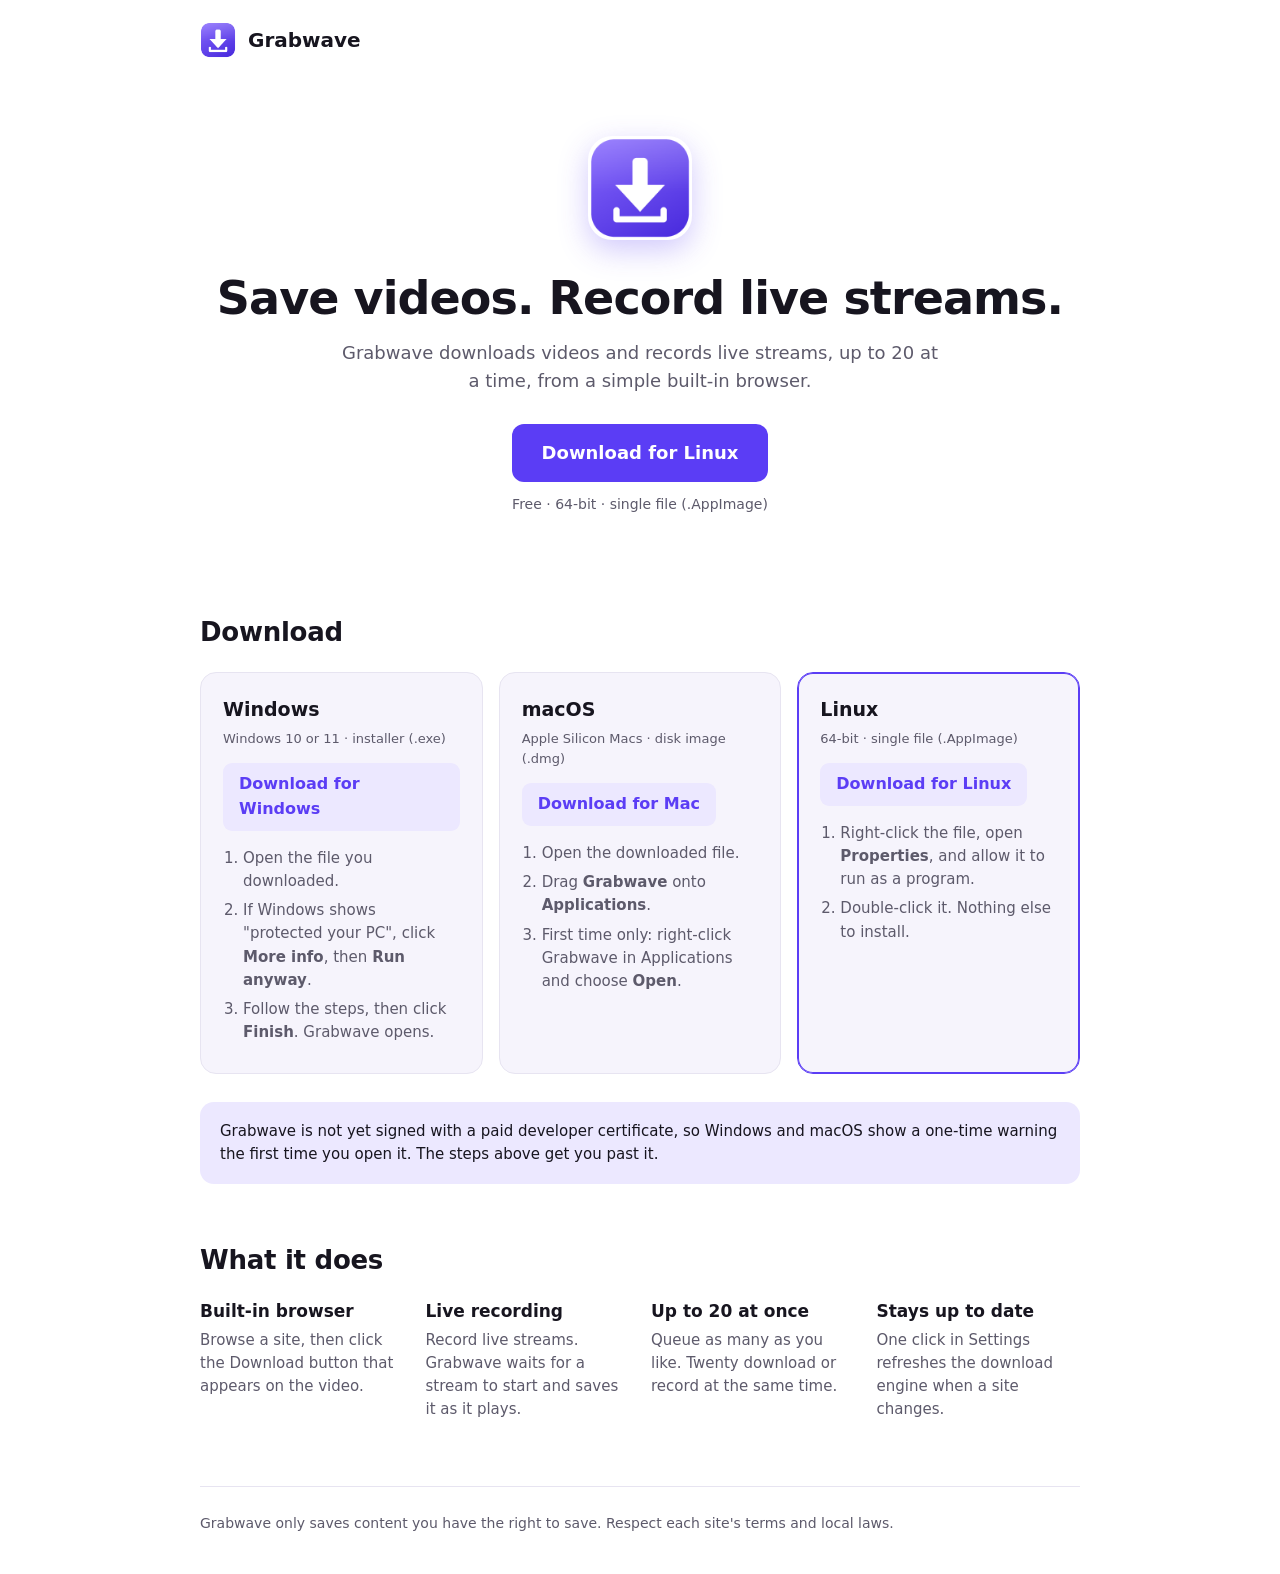
==== docs/index.html @ 557856c3 "Add files via upload" ====
<!doctype html>
<html lang="en">
<head>
<meta charset="utf-8">
<meta name="viewport" content="width=device-width, initial-scale=1">
<title>Grabwave: download videos and record live streams</title>
<meta name="description" content="Grabwave downloads videos and records live streams, up to 20 at a time, from a simple built-in browser.">
<link rel="icon" href="grabwave.png">
<style>
  :root {
    --bg: #ffffff; --ink: #17151f; --muted: #5d5a6b; --line: #e7e4f1; --card: #f6f4fc;
    --accent: #5b3df5; --accent-ink: #ffffff; --accent-soft: #ece8ff;
  }
  @media (prefers-color-scheme: dark) {
    :root { --bg: #15131c; --ink: #f2f0fa; --muted: #a8a4ba; --line: #2b2837; --card: #1e1b29; --accent: #8a72ff; --accent-ink: #12101a; --accent-soft: #2a2542; }
  }
  * { box-sizing: border-box; }
  body { margin: 0; background: var(--bg); color: var(--ink); font: 16px/1.55 system-ui, -apple-system, "Segoe UI", Roboto, sans-serif; }
  .wrap { max-width: 920px; margin: 0 auto; padding: 0 20px; }
  header { padding: 22px 0; }
  .brand { display: flex; align-items: center; gap: 12px; font-weight: 700; font-size: 20px; }
  .brand img { width: 36px; height: 36px; border-radius: 9px; }
  .hero { text-align: center; padding: 56px 0 40px; }
  .hero img.big { width: 104px; height: 104px; border-radius: 24px; box-shadow: 0 10px 30px rgba(91,61,245,.28); }
  h1 { font-size: clamp(30px, 5vw, 46px); line-height: 1.15; margin: 24px 0 14px; letter-spacing: -.02em; }
  .lead { color: var(--muted); font-size: 18px; max-width: 600px; margin: 0 auto 30px; }
  .btn { display: inline-block; background: var(--accent); color: var(--accent-ink); text-decoration: none; font-weight: 650; font-size: 18px; padding: 15px 30px; border-radius: 12px; }
  .btn:hover { filter: brightness(1.08); }
  .btn:focus-visible, a:focus-visible { outline: 3px solid var(--accent); outline-offset: 3px; }
  .sub { color: var(--muted); font-size: 14px; margin-top: 12px; }
  .grid { display: grid; grid-template-columns: repeat(auto-fit, minmax(250px, 1fr)); gap: 16px; margin: 20px 0 8px; }
  .card { background: var(--card); border: 1px solid var(--line); border-radius: 16px; padding: 22px; }
  .card.you { border-color: var(--accent); box-shadow: 0 0 0 1px var(--accent) inset; }
  .card h3 { margin: 0 0 4px; font-size: 19px; }
  .card .file { color: var(--muted); font-size: 13px; margin-bottom: 14px; }
  .card a.dl { display: inline-block; background: var(--accent-soft); color: var(--accent); text-decoration: none; font-weight: 650; padding: 9px 16px; border-radius: 9px; margin-bottom: 16px; }
  .card ol { margin: 0; padding-left: 20px; color: var(--muted); font-size: 15px; }
  .card li { margin-bottom: 6px; }
  h2 { font-size: 26px; margin: 56px 0 8px; letter-spacing: -.01em; }
  .features { display: grid; grid-template-columns: repeat(auto-fit, minmax(190px, 1fr)); gap: 22px; margin-top: 18px; }
  .features h4 { margin: 0 0 4px; font-size: 17px; }
  .features p { margin: 0; color: var(--muted); font-size: 15px; }
  .note { background: var(--accent-soft); border-radius: 14px; padding: 18px 20px; margin-top: 28px; font-size: 15px; }
  footer { border-top: 1px solid var(--line); margin-top: 64px; padding: 26px 0 40px; color: var(--muted); font-size: 14px; }
</style>
</head>
<body>
<div class="wrap">
  <header><div class="brand"><img src="grabwave.png" alt=""> Grabwave</div></header>

  <section class="hero">
    <img class="big" src="grabwave.png" alt="Grabwave icon">
    <h1>Save videos. Record live streams.</h1>
    <p class="lead">Grabwave downloads videos and records live streams, up to 20 at a time, from a simple built-in browser.</p>
    <a id="main-btn" class="btn" href="#downloads">Download</a>
    <div id="main-sub" class="sub">Free for Windows, macOS and Linux</div>
  </section>

  <section id="downloads">
    <h2>Download</h2>
    <div class="grid">
      <div class="card" data-os="windows">
        <h3>Windows</h3>
        <div class="file">Windows 10 or 11 · installer (.exe)</div>
        <a class="dl" href="https://github.com/unknownleaves/grabwave/releases/latest/download/Grabwave-Setup.exe">Download for Windows</a>
        <ol>
          <li>Open the file you downloaded.</li>
          <li>If Windows shows "protected your PC", click <b>More info</b>, then <b>Run anyway</b>.</li>
          <li>Follow the steps, then click <b>Finish</b>. Grabwave opens.</li>
        </ol>
      </div>
      <div class="card" data-os="mac">
        <h3>macOS</h3>
        <div class="file">Apple Silicon Macs · disk image (.dmg)</div>
        <a class="dl" href="https://github.com/unknownleaves/grabwave/releases/latest/download/Grabwave.dmg">Download for Mac</a>
        <ol>
          <li>Open the downloaded file.</li>
          <li>Drag <b>Grabwave</b> onto <b>Applications</b>.</li>
          <li>First time only: right-click Grabwave in Applications and choose <b>Open</b>.</li>
        </ol>
      </div>
      <div class="card" data-os="linux">
        <h3>Linux</h3>
        <div class="file">64-bit · single file (.AppImage)</div>
        <a class="dl" href="https://github.com/unknownleaves/grabwave/releases/latest/download/Grabwave-x86_64.AppImage">Download for Linux</a>
        <ol>
          <li>Right-click the file, open <b>Properties</b>, and allow it to run as a program.</li>
          <li>Double-click it. Nothing else to install.</li>
        </ol>
      </div>
    </div>
    <div class="note">Grabwave is not yet signed with a paid developer certificate, so Windows and macOS show a one-time warning the first time you open it. The steps above get you past it.</div>
  </section>

  <section>
    <h2>What it does</h2>
    <div class="features">
      <div><h4>Built-in browser</h4><p>Browse a site, then click the Download button that appears on the video.</p></div>
      <div><h4>Live recording</h4><p>Record live streams. Grabwave waits for a stream to start and saves it as it plays.</p></div>
      <div><h4>Up to 20 at once</h4><p>Queue as many as you like. Twenty download or record at the same time.</p></div>
      <div><h4>Stays up to date</h4><p>One click in Settings refreshes the download engine when a site changes.</p></div>
    </div>
  </section>

  <footer>Grabwave only saves content you have the right to save. Respect each site's terms and local laws.</footer>
</div>

<script>
  // Pick the visitor's system, put its button at the top and highlight its card.
  (function () {
    var ua = navigator.userAgent || "", p = (navigator.platform || "").toLowerCase();
    var os = /Windows/i.test(ua) ? "windows" : /Mac/i.test(ua) || p.indexOf("mac") === 0 ? "mac" : /Linux|X11/i.test(ua) && !/Android/i.test(ua) ? "linux" : null;
    if (/iPhone|iPad|Android/i.test(ua)) os = null;
    var names = { windows: "Windows", mac: "Mac", linux: "Linux" };
    var cards = document.querySelectorAll(".card");
    if (!os) { document.getElementById("main-sub").textContent = "Pick your system below. Grabwave runs on computers, not phones."; return; }
    cards.forEach(function (c) {
      if (c.getAttribute("data-os") === os) {
        c.classList.add("you");
        document.getElementById("main-btn").href = c.querySelector("a.dl").href;
        document.getElementById("main-btn").textContent = "Download for " + names[os];
        document.getElementById("main-sub").textContent = "Free · " + c.querySelector(".file").textContent;
      }
    });
  })();
</script>
</body>
</html>
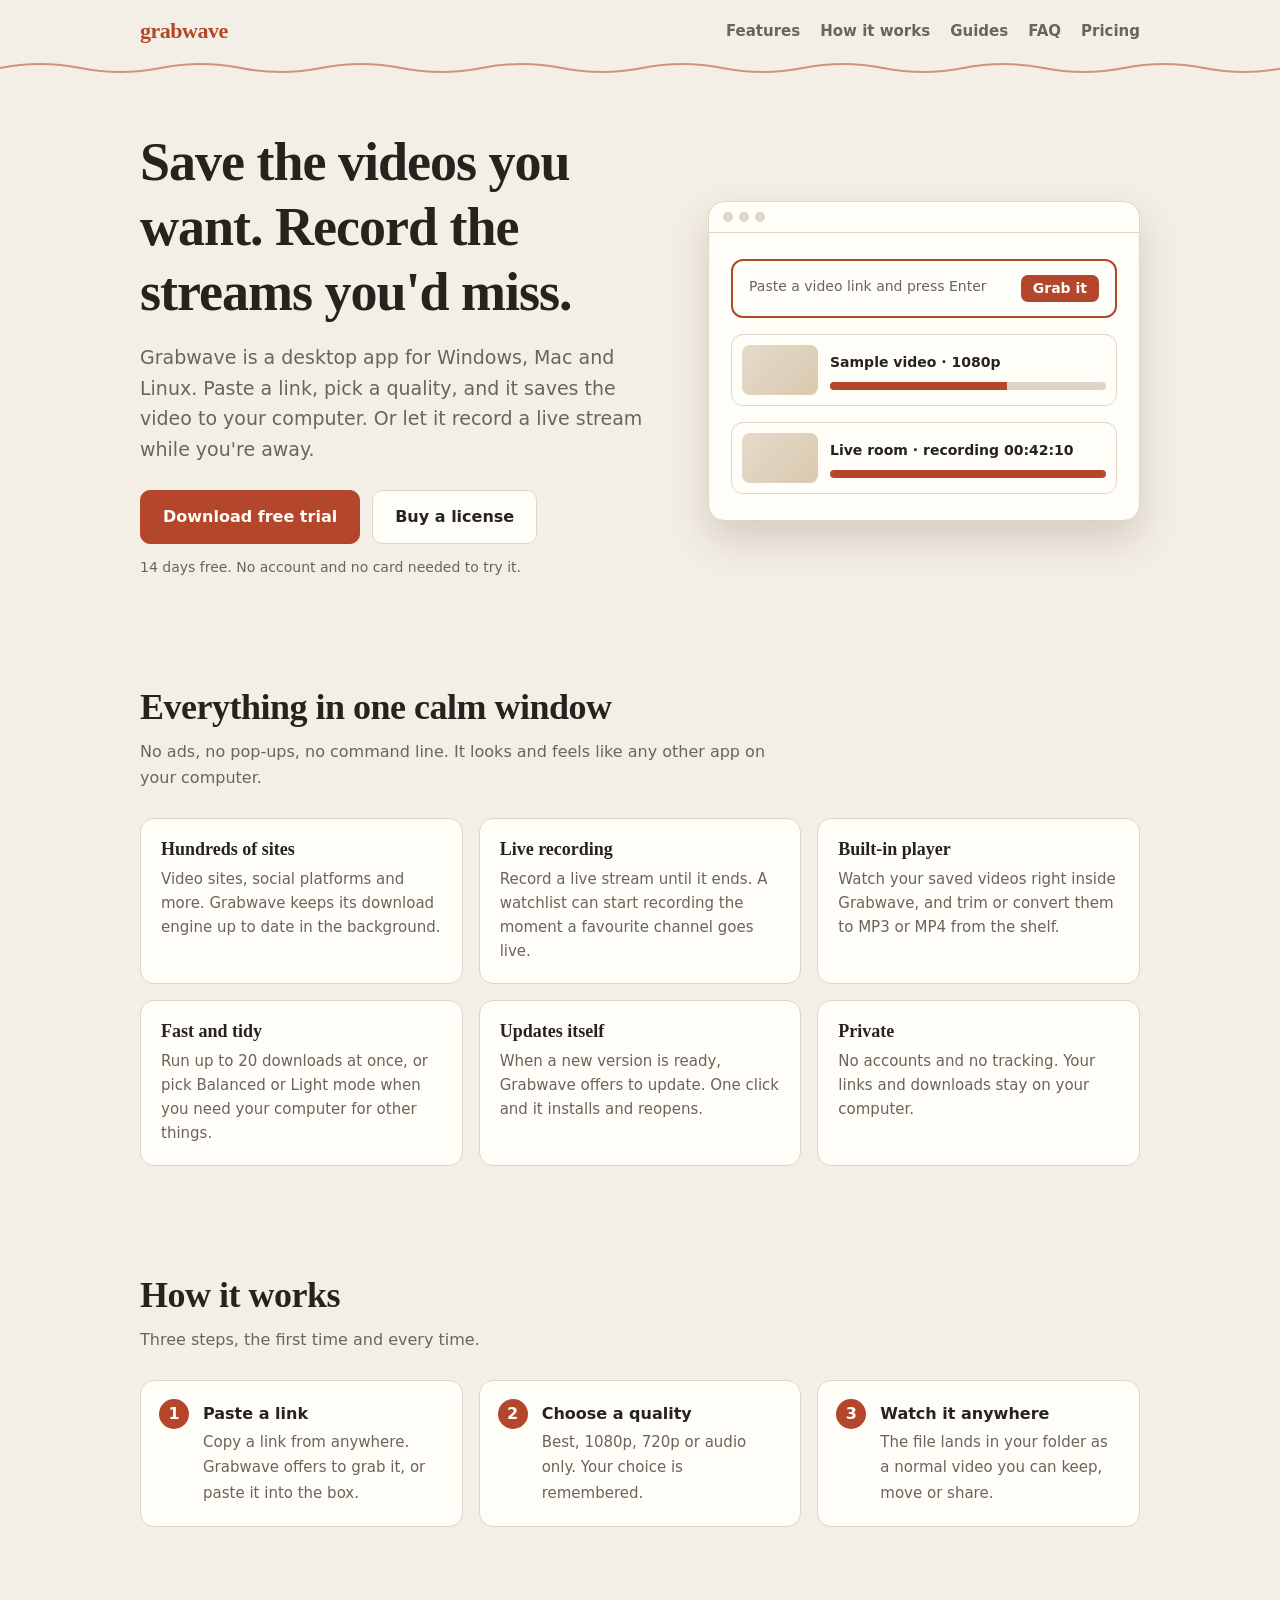
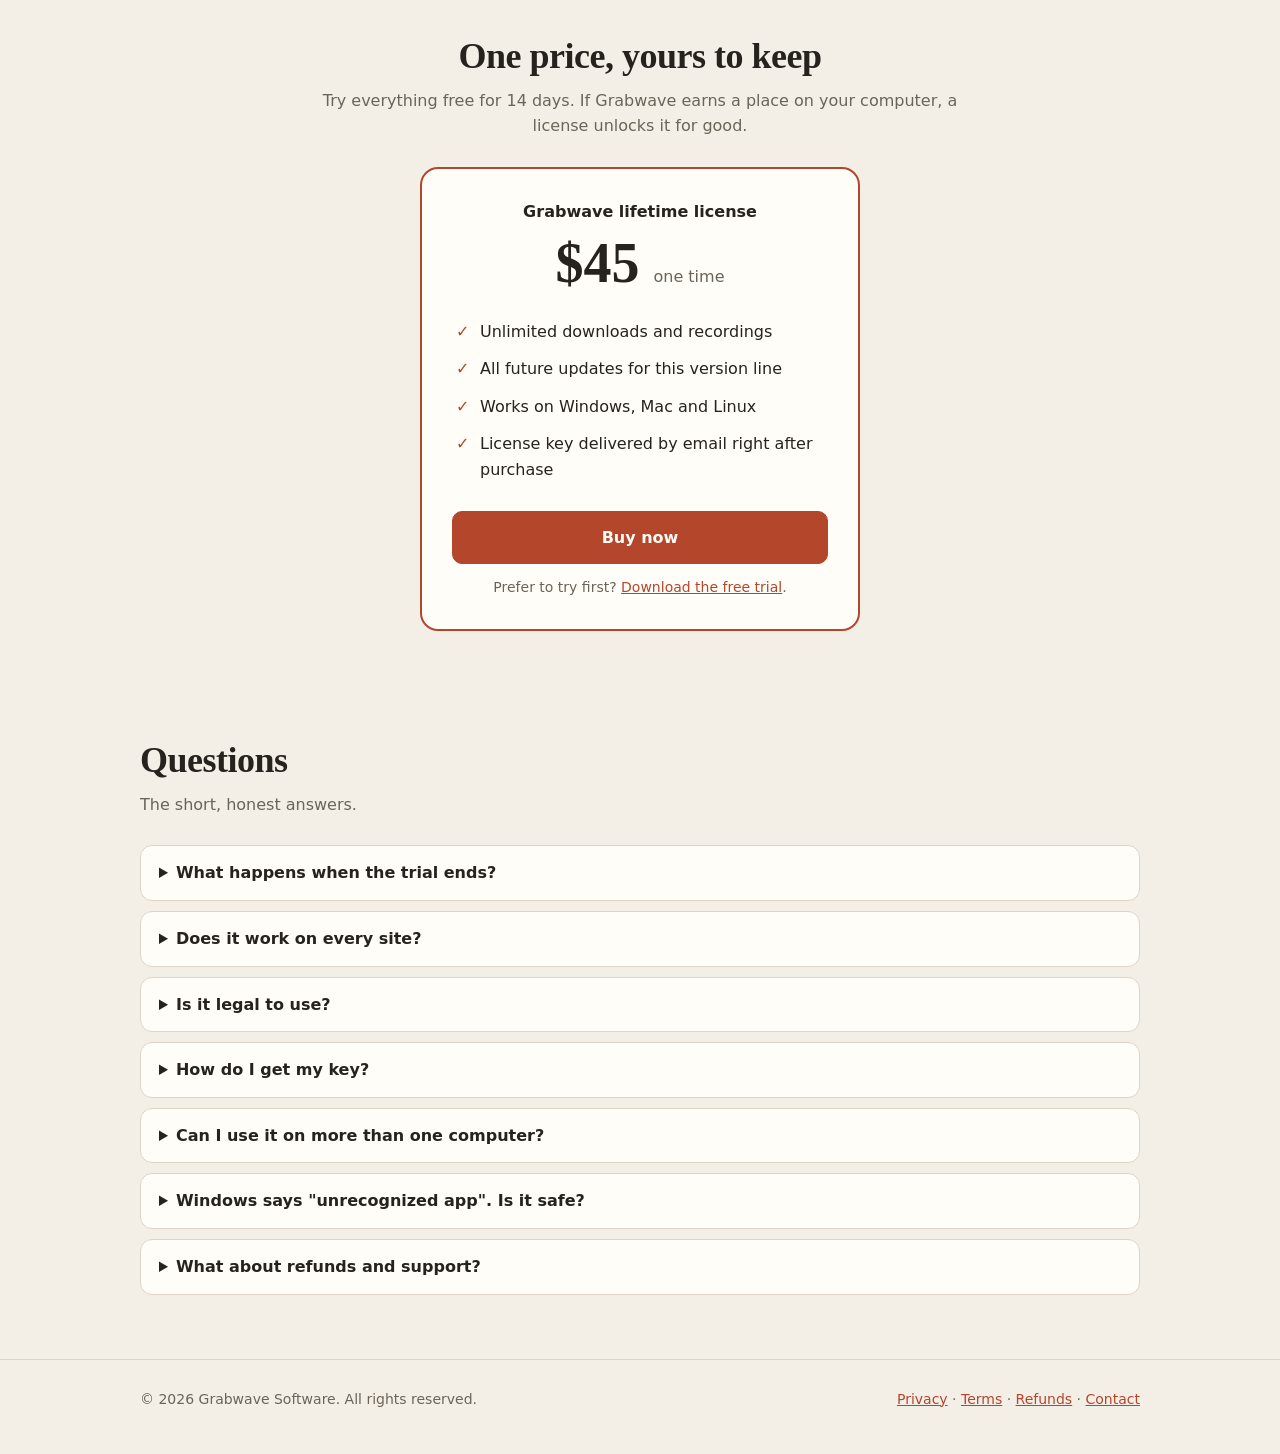
==== commit 79c13184: "Grabwave 2.15: licensing, Watch for live rooms, new website - Trial and offline license keys (licens" ====
--- a/docs/index.html
+++ b/docs/index.html
@@ -3,126 +3,106 @@
 <head>
 <meta charset="utf-8">
 <meta name="viewport" content="width=device-width, initial-scale=1">
-<title>Grabwave: download videos and record live streams</title>
-<meta name="description" content="Grabwave downloads videos and records live streams, up to 20 at a time, from a simple built-in browser.">
-<link rel="icon" href="grabwave.png">
-<style>
-  :root {
-    --bg: #ffffff; --ink: #17151f; --muted: #5d5a6b; --line: #e7e4f1; --card: #f6f4fc;
-    --accent: #5b3df5; --accent-ink: #ffffff; --accent-soft: #ece8ff;
-  }
-  @media (prefers-color-scheme: dark) {
-    :root { --bg: #15131c; --ink: #f2f0fa; --muted: #a8a4ba; --line: #2b2837; --card: #1e1b29; --accent: #8a72ff; --accent-ink: #12101a; --accent-soft: #2a2542; }
-  }
-  * { box-sizing: border-box; }
-  body { margin: 0; background: var(--bg); color: var(--ink); font: 16px/1.55 system-ui, -apple-system, "Segoe UI", Roboto, sans-serif; }
-  .wrap { max-width: 920px; margin: 0 auto; padding: 0 20px; }
-  header { padding: 22px 0; }
-  .brand { display: flex; align-items: center; gap: 12px; font-weight: 700; font-size: 20px; }
-  .brand img { width: 36px; height: 36px; border-radius: 9px; }
-  .hero { text-align: center; padding: 56px 0 40px; }
-  .hero img.big { width: 104px; height: 104px; border-radius: 24px; box-shadow: 0 10px 30px rgba(91,61,245,.28); }
-  h1 { font-size: clamp(30px, 5vw, 46px); line-height: 1.15; margin: 24px 0 14px; letter-spacing: -.02em; }
-  .lead { color: var(--muted); font-size: 18px; max-width: 600px; margin: 0 auto 30px; }
-  .btn { display: inline-block; background: var(--accent); color: var(--accent-ink); text-decoration: none; font-weight: 650; font-size: 18px; padding: 15px 30px; border-radius: 12px; }
-  .btn:hover { filter: brightness(1.08); }
-  .btn:focus-visible, a:focus-visible { outline: 3px solid var(--accent); outline-offset: 3px; }
-  .sub { color: var(--muted); font-size: 14px; margin-top: 12px; }
-  .grid { display: grid; grid-template-columns: repeat(auto-fit, minmax(250px, 1fr)); gap: 16px; margin: 20px 0 8px; }
-  .card { background: var(--card); border: 1px solid var(--line); border-radius: 16px; padding: 22px; }
-  .card.you { border-color: var(--accent); box-shadow: 0 0 0 1px var(--accent) inset; }
-  .card h3 { margin: 0 0 4px; font-size: 19px; }
-  .card .file { color: var(--muted); font-size: 13px; margin-bottom: 14px; }
-  .card a.dl { display: inline-block; background: var(--accent-soft); color: var(--accent); text-decoration: none; font-weight: 650; padding: 9px 16px; border-radius: 9px; margin-bottom: 16px; }
-  .card ol { margin: 0; padding-left: 20px; color: var(--muted); font-size: 15px; }
-  .card li { margin-bottom: 6px; }
-  h2 { font-size: 26px; margin: 56px 0 8px; letter-spacing: -.01em; }
-  .features { display: grid; grid-template-columns: repeat(auto-fit, minmax(190px, 1fr)); gap: 22px; margin-top: 18px; }
-  .features h4 { margin: 0 0 4px; font-size: 17px; }
-  .features p { margin: 0; color: var(--muted); font-size: 15px; }
-  .note { background: var(--accent-soft); border-radius: 14px; padding: 18px 20px; margin-top: 28px; font-size: 15px; }
-  footer { border-top: 1px solid var(--line); margin-top: 64px; padding: 26px 0 40px; color: var(--muted); font-size: 14px; }
-</style>
+<title>Grabwave: save videos and record live streams</title>
+<meta name="description" content="Grabwave is a desktop app that saves videos and records live streams from hundreds of sites. 14-day free trial, one-time license.">
+<link rel="icon" href="grabwave.png"><link rel="stylesheet" href="style.css">
 </head>
 <body>
 <div class="wrap">
-  <header><div class="brand"><img src="grabwave.png" alt=""> Grabwave</div></header>
+  <header>
+    <a class="logo" href="#">grabwave</a>
+    <nav><a href="#features">Features</a><a href="#how">How it works</a><a href="guides/index.html">Guides</a><a href="#faq">FAQ</a><a class="keep" href="#price">Pricing</a></nav>
+  </header>
+</div>
+<svg class="wave" viewBox="0 0 1180 12" preserveAspectRatio="none" aria-hidden="true"><path d="M0 6 Q 37 -2 74 6 T 148 6 T 222 6 T 296 6 T 370 6 T 444 6 T 518 6 T 592 6 T 666 6 T 740 6 T 814 6 T 888 6 T 962 6 T 1036 6 T 1110 6 T 1184 6" fill="none" stroke="var(--acc)" stroke-width="2" opacity=".55"/></svg>
 
-  <section class="hero">
-    <img class="big" src="grabwave.png" alt="Grabwave icon">
-    <h1>Save videos. Record live streams.</h1>
-    <p class="lead">Grabwave downloads videos and records live streams, up to 20 at a time, from a simple built-in browser.</p>
-    <a id="main-btn" class="btn" href="#downloads">Download</a>
-    <div id="main-sub" class="sub">Free for Windows, macOS and Linux</div>
-  </section>
-
-  <section id="downloads">
-    <h2>Download</h2>
-    <div class="grid">
-      <div class="card" data-os="windows">
-        <h3>Windows</h3>
-        <div class="file">Windows 10 or 11 · installer (.exe)</div>
-        <a class="dl" href="https://github.com/unknownleaves/grabwave/releases/latest/download/Grabwave-Setup.exe">Download for Windows</a>
-        <ol>
-          <li>Open the file you downloaded.</li>
-          <li>If Windows shows "protected your PC", click <b>More info</b>, then <b>Run anyway</b>.</li>
-          <li>Follow the steps, then click <b>Finish</b>. Grabwave opens.</li>
-        </ol>
+<main class="wrap">
+  <div class="hero">
+    <div>
+      <h1>Save the videos you want. Record the streams you'd miss.</h1>
+      <p class="lead">Grabwave is a desktop app for Windows, Mac and Linux. Paste a link, pick a quality, and it saves the video to your computer. Or let it record a live stream while you're away.</p>
+      <div class="btns">
+        <a class="btn primary" id="dl" href="download.html">Download free trial</a>
+        <a class="btn" href="#price">Buy a license</a>
       </div>
-      <div class="card" data-os="mac">
-        <h3>macOS</h3>
-        <div class="file">Apple Silicon Macs · disk image (.dmg)</div>
-        <a class="dl" href="https://github.com/unknownleaves/grabwave/releases/latest/download/Grabwave.dmg">Download for Mac</a>
-        <ol>
-          <li>Open the downloaded file.</li>
-          <li>Drag <b>Grabwave</b> onto <b>Applications</b>.</li>
-          <li>First time only: right-click Grabwave in Applications and choose <b>Open</b>.</li>
-        </ol>
-      </div>
-      <div class="card" data-os="linux">
-        <h3>Linux</h3>
-        <div class="file">64-bit · single file (.AppImage)</div>
-        <a class="dl" href="https://github.com/unknownleaves/grabwave/releases/latest/download/Grabwave-x86_64.AppImage">Download for Linux</a>
-        <ol>
-          <li>Right-click the file, open <b>Properties</b>, and allow it to run as a program.</li>
-          <li>Double-click it. Nothing else to install.</li>
-        </ol>
+      <p class="small">14 days free. No account and no card needed to try it.</p>
+    </div>
+    <div class="shot" aria-hidden="true">
+      <div class="bar"><i></i><i></i><i></i></div>
+      <div class="body">
+        <div class="paste"><span>Paste a video link and press Enter</span><b>Grab it</b></div>
+        <div class="card-row"><div class="thumb"></div><div style="flex:1"><b style="font-size:14px">Sample video · 1080p</b><div class="prog"><i></i></div></div></div>
+        <div class="card-row"><div class="thumb"></div><div style="flex:1"><b style="font-size:14px">Live room · recording 00:42:10</b><div class="prog"><i style="width:100%"></i></div></div></div>
       </div>
     </div>
-    <div class="note">Grabwave is not yet signed with a paid developer certificate, so Windows and macOS show a one-time warning the first time you open it. The steps above get you past it.</div>
-  </section>
+  </div>
 
-  <section>
-    <h2>What it does</h2>
-    <div class="features">
-      <div><h4>Built-in browser</h4><p>Browse a site, then click the Download button that appears on the video.</p></div>
-      <div><h4>Live recording</h4><p>Record live streams. Grabwave waits for a stream to start and saves it as it plays.</p></div>
-      <div><h4>Up to 20 at once</h4><p>Queue as many as you like. Twenty download or record at the same time.</p></div>
-      <div><h4>Stays up to date</h4><p>One click in Settings refreshes the download engine when a site changes.</p></div>
+  <section id="features">
+    <h2>Everything in one calm window</h2>
+    <p class="sub">No ads, no pop-ups, no command line. It looks and feels like any other app on your computer.</p>
+    <div class="grid">
+      <div class="feat"><h3>Hundreds of sites</h3><p>Video sites, social platforms and more. Grabwave keeps its download engine up to date in the background.</p></div>
+      <div class="feat"><h3>Live recording</h3><p>Record a live stream until it ends. A watchlist can start recording the moment a favourite channel goes live.</p></div>
+      <div class="feat"><h3>Built-in player</h3><p>Watch your saved videos right inside Grabwave, and trim or convert them to MP3 or MP4 from the shelf.</p></div>
+      <div class="feat"><h3>Fast and tidy</h3><p>Run up to 20 downloads at once, or pick Balanced or Light mode when you need your computer for other things.</p></div>
+      <div class="feat"><h3>Updates itself</h3><p>When a new version is ready, Grabwave offers to update. One click and it installs and reopens.</p></div>
+      <div class="feat"><h3>Private</h3><p>No accounts and no tracking. Your links and downloads stay on your computer.</p></div>
     </div>
   </section>
 
-  <footer>Grabwave only saves content you have the right to save. Respect each site's terms and local laws.</footer>
-</div>
+  <section id="how">
+    <h2>How it works</h2>
+    <p class="sub">Three steps, the first time and every time.</p>
+    <div class="steps">
+      <div class="step"><b>Paste a link</b><span>Copy a link from anywhere. Grabwave offers to grab it, or paste it into the box.</span></div>
+      <div class="step"><b>Choose a quality</b><span>Best, 1080p, 720p or audio only. Your choice is remembered.</span></div>
+      <div class="step"><b>Watch it anywhere</b><span>The file lands in your folder as a normal video you can keep, move or share.</span></div>
+    </div>
+  </section>
 
+  <section id="price" class="center">
+    <h2>One price, yours to keep</h2>
+    <p class="sub">Try everything free for 14 days. If Grabwave earns a place on your computer, a license unlocks it for good.</p>
+    <div class="price-box">
+      <b>Grabwave lifetime license</b>
+      <div class="price">$45 <small>one time</small></div>
+      <ul>
+        <li>Unlimited downloads and recordings</li>
+        <li>All future updates for this version line</li>
+        <li>Works on Windows, Mac and Linux</li>
+        <li>License key delivered by email right after purchase</li>
+      </ul>
+      <a class="btn primary" id="buy" style="width:100%" href="#buy-link">Buy now</a>
+      <p class="note" style="margin:12px 0 0">Prefer to try first? <a href="https://github.com/unknownleaves/grabwave/releases/latest">Download the free trial</a>.</p>
+    </div>
+  </section>
+
+  <section id="faq">
+    <h2>Questions</h2>
+    <p class="sub">The short, honest answers.</p>
+    <details><summary>What happens when the trial ends?</summary><p>New downloads and recordings pause. Everything you already saved stays on your computer and keeps playing. Enter a license key and you're back in business.</p></details>
+    <details><summary>Does it work on every site?</summary><p>Grabwave works with hundreds of sites, but not all of them. Some sites block automated downloads, and protected (DRM) video can't be saved. The engine is updated often, which fixes most breakages quickly.</p></details>
+    <details><summary>Is it legal to use?</summary><p>That depends on what you save and where you live. Only save content you own, that is in the public domain, or that you have permission or a legal right to keep for yourself, and respect the terms of the sites you use.</p></details>
+    <details><summary>How do I get my key?</summary><p>You receive it by email right after you pay. In Grabwave, open Help, choose Enter license key, and paste it in. Keys are checked on your computer, so no internet connection is needed to activate.</p></details>
+    <details><summary>Can I use it on more than one computer?</summary><p>One license is for one person on their own computers. If you replace your computer, just enter your key again.</p></details>
+    <details><summary>Windows says "unrecognized app". Is it safe?</summary><p>Windows shows that screen for new apps that haven't built up a download history yet. Click More info, then Run anyway. Only download Grabwave from this page or its official releases page.</p></details>
+    <details><summary>What about refunds and support?</summary><p>If Grabwave doesn't work for you, write to us within 14 days of buying for a refund. Write to <a href="mailto:support@example.com">support@example.com</a> for help any time.</p></details>
+  </section>
+</main>
+
+<footer>
+  <div class="wrap row">
+    <span>© 2026 Grabwave Software. All rights reserved.</span>
+    <span><a href="privacy.html">Privacy</a> · <a href="terms.html">Terms</a> · <a href="refund.html">Refunds</a> · <a href="mailto:support@example.com">Contact</a></span>
+  </div>
+</footer>
 <script>
-  // Pick the visitor's system, put its button at the top and highlight its card.
-  (function () {
-    var ua = navigator.userAgent || "", p = (navigator.platform || "").toLowerCase();
-    var os = /Windows/i.test(ua) ? "windows" : /Mac/i.test(ua) || p.indexOf("mac") === 0 ? "mac" : /Linux|X11/i.test(ua) && !/Android/i.test(ua) ? "linux" : null;
-    if (/iPhone|iPad|Android/i.test(ua)) os = null;
-    var names = { windows: "Windows", mac: "Mac", linux: "Linux" };
-    var cards = document.querySelectorAll(".card");
-    if (!os) { document.getElementById("main-sub").textContent = "Pick your system below. Grabwave runs on computers, not phones."; return; }
-    cards.forEach(function (c) {
-      if (c.getAttribute("data-os") === os) {
-        c.classList.add("you");
-        document.getElementById("main-btn").href = c.querySelector("a.dl").href;
-        document.getElementById("main-btn").textContent = "Download for " + names[os];
-        document.getElementById("main-sub").textContent = "Free · " + c.querySelector(".file").textContent;
-      }
-    });
-  })();
+/* Fill these two in when the shop is ready. */
+var BUY_URL = "";            // your checkout page address
+var DOWNLOAD_URL = "";       // leave empty to use the GitHub releases page
+if (BUY_URL) document.getElementById("buy").href = BUY_URL;
+else document.getElementById("buy").addEventListener("click", function(e){ e.preventDefault(); alert("Checkout opens soon. Download the free trial to try Grabwave now."); });
+if (DOWNLOAD_URL) document.getElementById("dl").href = DOWNLOAD_URL;
 </script>
 </body>
 </html>
--- a/docs/style.css
+++ b/docs/style.css
@@ -0,0 +1,61 @@
+
+:root{--paper:#f4efe6;--card:#fffdf8;--line:#ddd5c6;--ink:#26231f;--muted:#6b6458;--acc:#b4462b;--acc-ink:#fffdf8}
+@media (prefers-color-scheme:dark){:root{--paper:#1f1c18;--card:#27231f;--line:#3a352d;--ink:#f1ebe0;--muted:#b3a995;--acc:#e0704f;--acc-ink:#1f1c18}}
+*{box-sizing:border-box}
+html{scroll-behavior:smooth}
+body{margin:0;background:var(--paper);color:var(--ink);font:16px/1.6 system-ui,-apple-system,"Segoe UI",Roboto,sans-serif}
+a{color:var(--acc)}
+.wrap{max-width:1040px;margin:0 auto;padding:0 20px}
+h1,h2,h3{font-family:Georgia,"Times New Roman",serif;line-height:1.2;margin:0}
+header{display:flex;align-items:center;justify-content:space-between;padding:18px 0}
+.logo{font:700 22px Georgia,serif;color:var(--acc);letter-spacing:-.5px;text-decoration:none}
+nav a{color:var(--muted);text-decoration:none;margin-left:20px;font-weight:600;font-size:15px}
+nav a:hover{color:var(--ink)}
+.wave{height:12px;width:100%;display:block}
+.hero{display:grid;grid-template-columns:1.1fr .9fr;gap:40px;align-items:center;padding:56px 0 40px}
+.hero h1{font-size:clamp(34px,5.2vw,54px);letter-spacing:-1px}
+.hero p.lead{font-size:19px;color:var(--muted);margin:18px 0 26px;max-width:34em}
+.btns{display:flex;flex-wrap:wrap;gap:12px}
+.btn{display:inline-block;padding:13px 22px;border-radius:10px;font-weight:700;text-decoration:none;border:1px solid var(--line);background:var(--card);color:var(--ink)}
+.btn.primary{background:var(--acc);border-color:var(--acc);color:var(--acc-ink)}
+.btn:hover{filter:brightness(1.05)}
+.small{font-size:14px;color:var(--muted);margin-top:12px}
+.shot{background:var(--card);border:1px solid var(--line);border-radius:16px;box-shadow:0 18px 40px rgba(60,40,20,.18);overflow:hidden}
+.shot .bar{display:flex;gap:6px;padding:10px 14px;border-bottom:1px solid var(--line)}
+.shot .bar i{width:10px;height:10px;border-radius:5px;background:var(--line)}
+.shot .body{padding:26px 22px}
+.paste{border:2px solid var(--acc);border-radius:12px;padding:14px 16px;color:var(--muted);display:flex;justify-content:space-between;gap:10px;font-size:14px}
+.paste b{background:var(--acc);color:var(--acc-ink);padding:2px 12px;border-radius:7px;font-weight:600}
+.card-row{display:flex;gap:12px;margin-top:16px;align-items:center;border:1px solid var(--line);border-radius:12px;padding:10px}
+.thumb{width:76px;height:50px;border-radius:8px;background:linear-gradient(135deg,#e6dccb,#d8c8ae)}
+.prog{height:8px;border-radius:4px;background:var(--line);margin-top:8px;overflow:hidden}.prog i{display:block;height:8px;width:64%;background:var(--acc)}
+section{padding:54px 0}
+section h2{font-size:clamp(26px,3.6vw,36px);margin-bottom:10px;letter-spacing:-.5px}
+.sub{color:var(--muted);max-width:40em;margin:0 0 28px}
+.grid{display:grid;grid-template-columns:repeat(3,1fr);gap:16px}
+.feat{background:var(--card);border:1px solid var(--line);border-radius:14px;padding:20px}
+.feat h3{font-size:18px;margin-bottom:6px}.feat p{margin:0;color:var(--muted);font-size:15px}
+.steps{counter-reset:s;display:grid;grid-template-columns:repeat(3,1fr);gap:16px}
+.step{position:relative;padding:20px 20px 20px 62px;background:var(--card);border:1px solid var(--line);border-radius:14px}
+.step:before{counter-increment:s;content:counter(s);position:absolute;left:18px;top:18px;width:30px;height:30px;border-radius:15px;background:var(--acc);color:var(--acc-ink);font-weight:700;display:grid;place-items:center}
+.step b{display:block;margin-bottom:2px}.step span{color:var(--muted);font-size:15px}
+.price-box{max-width:440px;margin:0 auto;background:var(--card);border:2px solid var(--acc);border-radius:18px;padding:30px;text-align:center}
+.price{font:700 56px Georgia,serif;margin:6px 0}.price small{font:500 16px system-ui;color:var(--muted)}
+.price-box ul{list-style:none;padding:0;margin:18px 0 22px;text-align:left}
+.price-box li{padding:6px 0 6px 28px;position:relative}
+.price-box li:before{content:"✓";position:absolute;left:4px;color:var(--acc);font-weight:700}
+.center{text-align:center}.center .sub{margin-left:auto;margin-right:auto}
+details{background:var(--card);border:1px solid var(--line);border-radius:12px;padding:14px 18px;margin-bottom:10px}
+summary{cursor:pointer;font-weight:700}details p{margin:10px 0 0;color:var(--muted)}
+footer{border-top:1px solid var(--line);padding:28px 0 44px;color:var(--muted);font-size:14px}
+footer .row{display:flex;flex-wrap:wrap;gap:12px 28px;justify-content:space-between}
+.note{font-size:14px;color:var(--muted)}
+@media (max-width:820px){.hero{grid-template-columns:1fr;padding-top:32px}.grid,.steps{grid-template-columns:1fr}nav a:not(.keep){display:none}}
+
+.page{max-width:760px;margin:0 auto;padding:30px 20px 60px}
+.page h1{font-size:clamp(30px,4.5vw,42px);margin-bottom:8px}
+.page h2{font-size:24px;margin:34px 0 8px}
+.page p,.page li{color:var(--ink)}.page .meta{color:var(--muted);font-size:14px}
+.page ul,.page ol{padding-left:22px}.page li{margin:6px 0}
+.todo{background:var(--card);border:1px dashed var(--acc);border-radius:10px;padding:10px 14px;font-size:14px;color:var(--muted)}
+.cta{background:var(--card);border:2px solid var(--acc);border-radius:14px;padding:20px;margin:34px 0;text-align:center}
